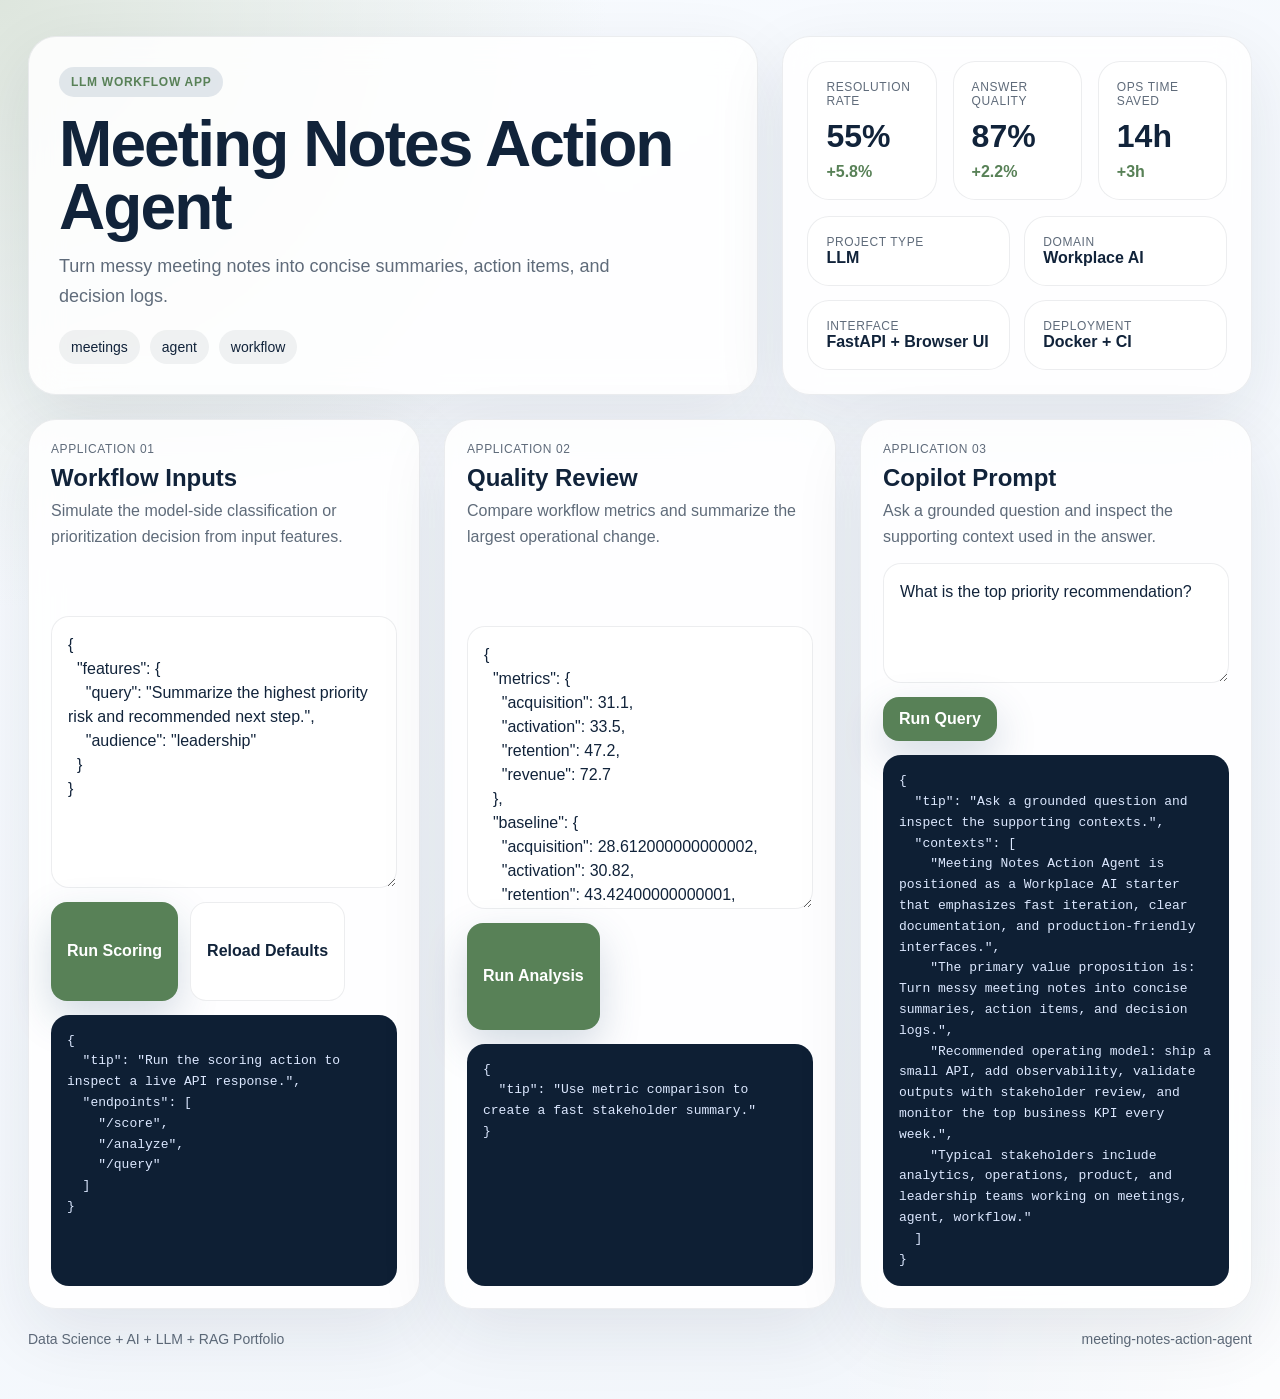
==== src/app/web/index.html @ ad085ea5 "Publish production-ready portfolio project" ====
<!doctype html>
        <html lang="en">
        <head>
          <meta charset="utf-8">
          <meta name="viewport" content="width=device-width, initial-scale=1">
          <title>Meeting Notes Action Agent</title>
          <link rel="stylesheet" href="./styles.css">
          <style>:root { --accent: #588157; }</style>
        </head>
        <body>
          <div class="page">
            <section class="hero">
              <div class="panel hero-copy">
                <span class="eyebrow">LLM Workflow App</span>
                <h1 id="project-title">Meeting Notes Action Agent</h1>
                <p id="project-summary" class="lead">Turn messy meeting notes into concise summaries, action items, and decision logs.</p>
                <ul id="project-tags" class="tag-list">
                  <li>meetings</li><li>agent</li><li>workflow</li>
                </ul>
              </div>
              <div class="panel hero-side">
                <div class="metric-grid">
                  <article class='card'><span>Resolution Rate</span><strong>55%</strong><em>+5.8%</em></article>
<article class='card'><span>Answer Quality</span><strong>87%</strong><em>+2.2%</em></article>
<article class='card'><span>Ops Time Saved</span><strong>14h</strong><em>+3h</em></article>
                </div>
                <div class="mini-grid">
                  <article class='mini-card'><span>Project Type</span><strong>LLM</strong></article><article class='mini-card'><span>Domain</span><strong>Workplace AI</strong></article><article class='mini-card'><span>Interface</span><strong>FastAPI + Browser UI</strong></article><article class='mini-card'><span>Deployment</span><strong>Docker + CI</strong></article>
                </div>
              </div>
            </section>
            <section class="app-grid">
              <article class="panel module">
                <div class="module-header">
                  <span>Application 01</span>
                  <h2>Workflow Inputs</h2>
                  <p>Simulate the model-side classification or prioritization decision from input features.</p>
                </div>
                <textarea id="score-input"></textarea>
                <div class="button-row">
                  <button id="run-score">Run Scoring</button>
                  <button id="load-defaults" class="secondary" type="button">Reload Defaults</button>
                </div>
                <pre id="score-output"></pre>
              </article>
              <article class="panel module">
                <div class="module-header">
                  <span>Application 02</span>
                  <h2>Quality Review</h2>
                  <p>Compare workflow metrics and summarize the largest operational change.</p>
                </div>
                <textarea id="analyze-input"></textarea>
                <div class="button-row">
                  <button id="run-analyze">Run Analysis</button>
                </div>
                <pre id="analyze-output"></pre>
              </article>
              <article class="panel module">
                <div class="module-header">
                  <span>Application 03</span>
                  <h2>Copilot Prompt</h2>
                  <p>Ask a grounded question and inspect the supporting context used in the answer.</p>
                </div>
                <textarea id="query-input" class="query-input"></textarea>
                <div class="button-row">
                  <button id="run-query">Run Query</button>
                </div>
                <pre id="query-output"></pre>
              </article>
            </section>
            <footer class="footer">
              <span>Data Science + AI + LLM + RAG Portfolio</span>
              <span>meeting-notes-action-agent</span>
            </footer>
          </div>
          <script id="bootstrap-data" type="application/json">{"project": {"slug": "meeting-notes-action-agent", "title": "Meeting Notes Action Agent", "project_type": "llm", "domain": "Workplace AI", "summary": "Turn messy meeting notes into concise summaries, action items, and decision logs.", "tags": ["meetings", "agent", "workflow"]}, "sample_features": {"query": "Summarize the highest priority risk and recommended next step.", "audience": "leadership"}, "sample_metrics": {"acquisition": 31.1, "activation": 33.5, "retention": 47.2, "revenue": 72.7}, "sample_query": "What is the top priority recommendation?", "knowledge_base": ["Meeting Notes Action Agent is positioned as a Workplace AI starter that emphasizes fast iteration, clear documentation, and production-friendly interfaces.", "The primary value proposition is: Turn messy meeting notes into concise summaries, action items, and decision logs.", "Recommended operating model: ship a small API, add observability, validate outputs with stakeholder review, and monitor the top business KPI every week.", "Typical stakeholders include analytics, operations, product, and leadership teams working on meetings, agent, workflow."], "dashboard_metrics": [{"label": "Resolution Rate", "value": "55%", "delta": "+5.8%"}, {"label": "Answer Quality", "value": "87%", "delta": "+2.2%"}, {"label": "Ops Time Saved", "value": "14h", "delta": "+3h"}]}</script>
          <script src="./app.js"></script>
        </body>
        </html>
---- src/app/web/styles.css ----
:root {
  --accent: #3d5a80;
  --accent-soft: rgba(61, 90, 128, 0.14);
  --bg: #f2f6fb;
  --card: rgba(255, 255, 255, 0.86);
  --line: rgba(16, 32, 51, 0.08);
  --ink: #11233a;
  --muted: #5f6b7a;
  --success: #2a9d8f;
}
* { box-sizing: border-box; }
html, body { margin: 0; min-height: 100%; }
body {
  font-family: "Avenir Next", "Segoe UI", sans-serif;
  color: var(--ink);
  background:
    radial-gradient(circle at top left, color-mix(in srgb, var(--accent) 20%, white), transparent 32%),
    radial-gradient(circle at bottom right, rgba(255,255,255,0.82), transparent 24%),
    linear-gradient(145deg, #f8fbff, var(--bg));
}
.page {
  max-width: 1320px;
  margin: 0 auto;
  padding: 36px 28px 52px;
}
.hero {
  display: grid;
  grid-template-columns: 1.4fr 0.9fr;
  gap: 24px;
  margin-bottom: 24px;
}
.panel {
  background: var(--card);
  border: 1px solid var(--line);
  border-radius: 28px;
  box-shadow: 0 24px 70px rgba(17, 35, 58, 0.09);
  backdrop-filter: blur(16px);
}
.hero-copy {
  padding: 30px;
}
.eyebrow {
  display: inline-flex;
  align-items: center;
  gap: 8px;
  padding: 8px 12px;
  background: var(--accent-soft);
  color: var(--accent);
  border-radius: 999px;
  text-transform: uppercase;
  letter-spacing: 0.06em;
  font-size: 12px;
  font-weight: 700;
}
h1 {
  margin: 16px 0 14px;
  font-size: clamp(2.2rem, 5vw, 4rem);
  line-height: 0.98;
  letter-spacing: -0.03em;
}
.lead {
  font-size: 18px;
  line-height: 1.65;
  color: var(--muted);
  max-width: 60ch;
  margin: 0;
}
.tag-list {
  display: flex;
  flex-wrap: wrap;
  gap: 10px;
  list-style: none;
  margin: 18px 0 0;
  padding: 0;
}
.tag-list li {
  padding: 9px 12px;
  border-radius: 999px;
  background: rgba(17, 35, 58, 0.06);
  color: var(--ink);
  font-size: 14px;
}
.hero-side {
  padding: 24px;
  display: grid;
  gap: 16px;
  align-content: space-between;
}
.metric-grid {
  display: grid;
  grid-template-columns: repeat(3, minmax(0, 1fr));
  gap: 16px;
}
.metric-card,
.mini-card,
.card {
  background: white;
  border: 1px solid var(--line);
  border-radius: 22px;
  padding: 18px;
}
.metric-card span,
.card span,
.mini-card span,
.module-header span {
  display: block;
  color: var(--muted);
  text-transform: uppercase;
  letter-spacing: 0.05em;
  font-size: 12px;
}
.metric-card strong,
.card strong {
  display: block;
  font-size: 32px;
  margin-top: 10px;
}
.metric-card em,
.card em {
  display: inline-block;
  margin-top: 8px;
  font-style: normal;
  color: var(--accent);
  font-weight: 700;
}
.mini-grid {
  display: grid;
  grid-template-columns: repeat(2, minmax(0, 1fr));
  gap: 14px;
}
.app-grid {
  display: grid;
  grid-template-columns: repeat(3, minmax(0, 1fr));
  gap: 24px;
}
.module {
  padding: 22px;
  display: grid;
  gap: 14px;
}
.module-header h2 {
  margin: 8px 0 6px;
  font-size: 24px;
}
.module-header p {
  margin: 0;
  color: var(--muted);
  line-height: 1.6;
}
textarea, input, button {
  font: inherit;
}
textarea {
  width: 100%;
  min-height: 220px;
  resize: vertical;
  border: 1px solid var(--line);
  border-radius: 18px;
  padding: 16px;
  background: rgba(255,255,255,0.92);
  color: var(--ink);
  line-height: 1.5;
}
.query-input {
  min-height: 120px;
}
button {
  border: 0;
  border-radius: 16px;
  background: var(--accent);
  color: white;
  padding: 13px 16px;
  font-weight: 700;
  cursor: pointer;
  box-shadow: 0 16px 40px rgba(61, 90, 128, 0.22);
}
button.secondary {
  background: white;
  color: var(--ink);
  border: 1px solid var(--line);
  box-shadow: none;
}
.button-row {
  display: flex;
  gap: 12px;
  flex-wrap: wrap;
}
pre {
  margin: 0;
  white-space: pre-wrap;
  word-break: break-word;
  background: #0e1f34;
  color: #dce8ff;
  border-radius: 18px;
  padding: 16px;
  min-height: 180px;
  font-size: 13px;
  line-height: 1.6;
  overflow: auto;
}
.footer {
  display: flex;
  justify-content: space-between;
  margin-top: 22px;
  color: var(--muted);
  font-size: 14px;
}
@media (max-width: 1080px) {
  .hero, .app-grid { grid-template-columns: 1fr; }
  .metric-grid { grid-template-columns: 1fr; }
}
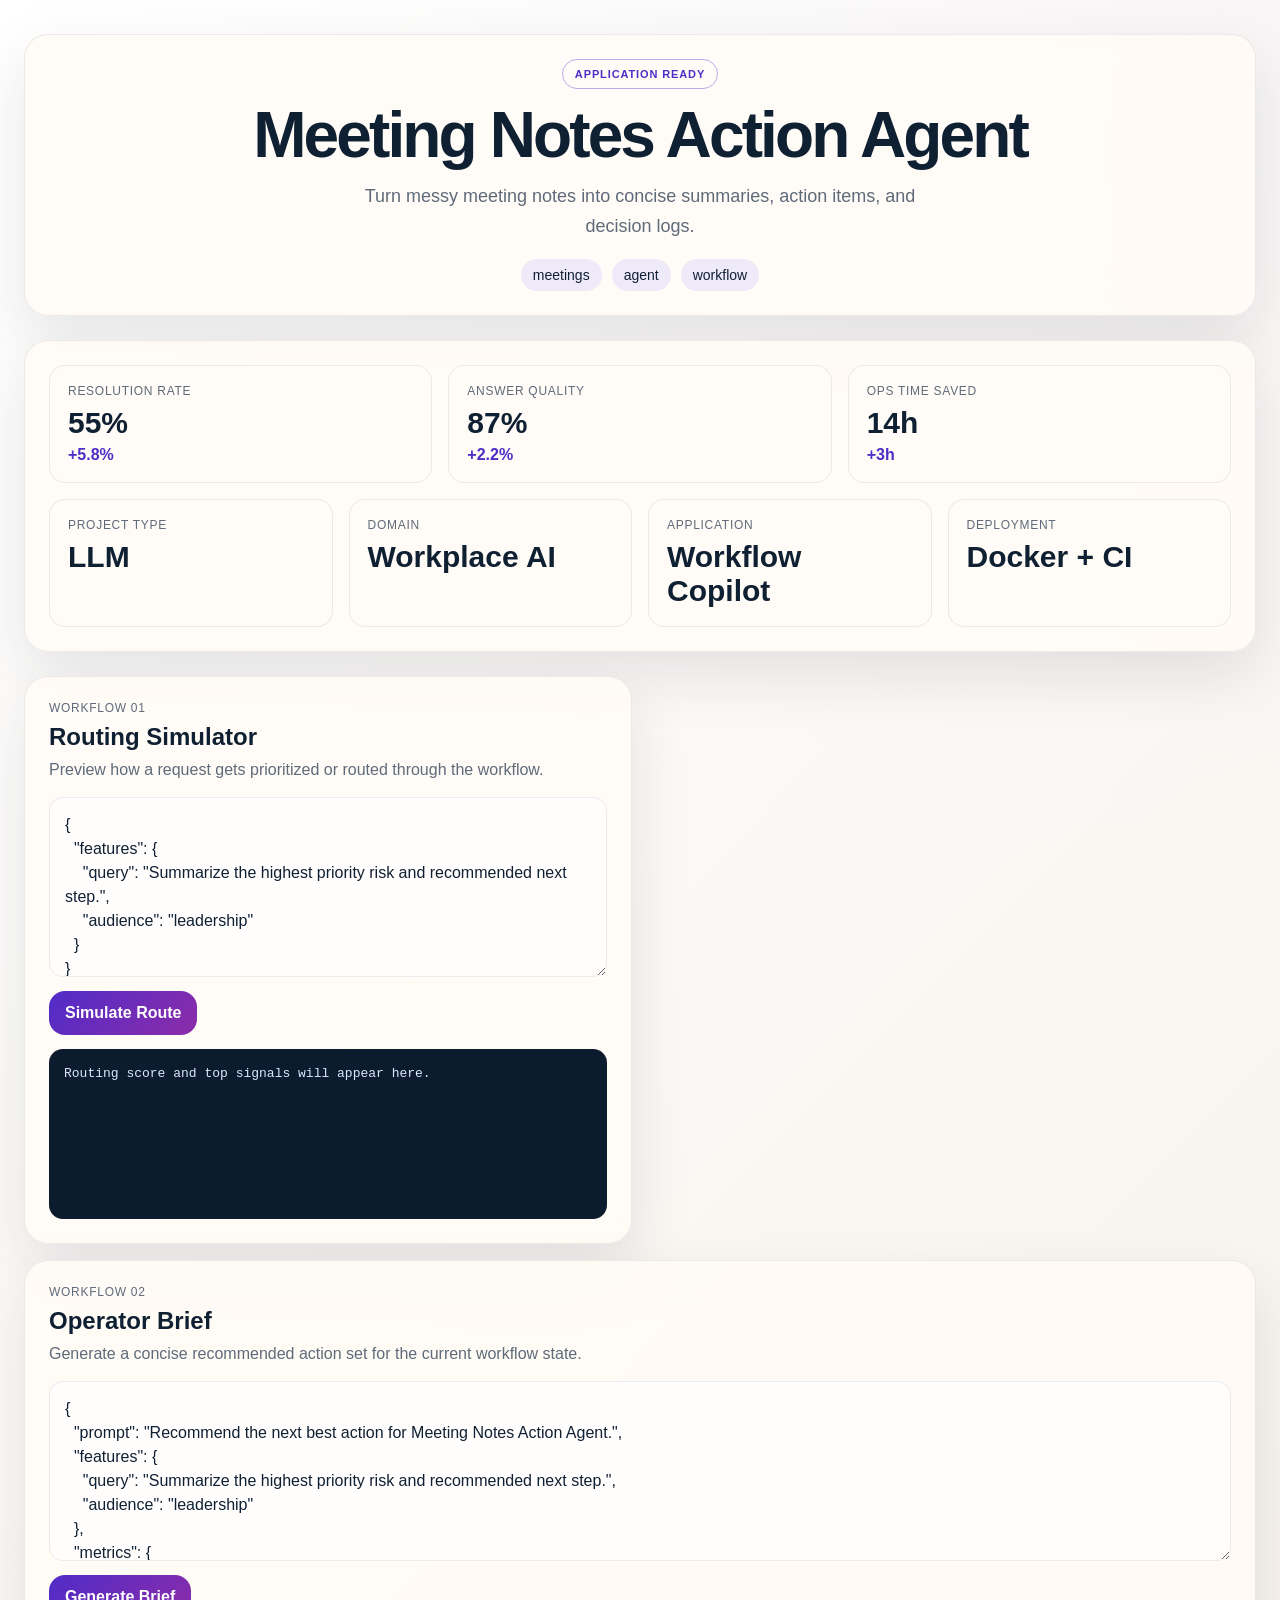
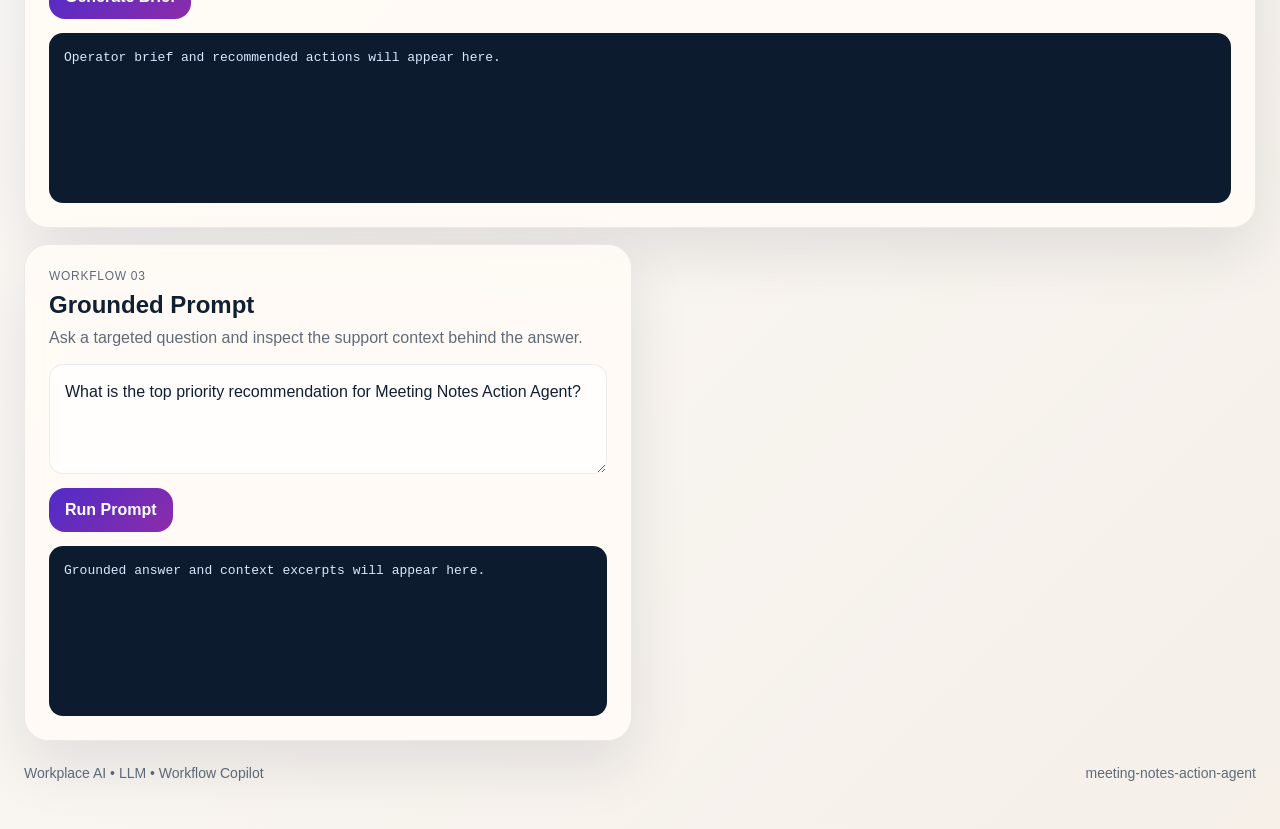
==== commit 1e45a8eb: "Publish production-ready portfolio project" ====
--- a/src/app/web/index.html
+++ b/src/app/web/index.html
@@ -6,13 +6,12 @@
           <meta name="viewport" content="width=device-width, initial-scale=1">
           <title>Meeting Notes Action Agent</title>
           <link rel="stylesheet" href="./styles.css">
-          <style>:root { --accent: #588157; }</style>
         </head>
-        <body>
-          <div class="page">
+        <body class="surface-sand">
+          <div class="page layout-folio eyebrow-outline headline-tall modules-3 hero-align-left">
             <section class="hero">
               <div class="panel hero-copy">
-                <span class="eyebrow">LLM Workflow App</span>
+                <span class="eyebrow" data-health>Workflow Copilot</span>
                 <h1 id="project-title">Meeting Notes Action Agent</h1>
                 <p id="project-summary" class="lead">Turn messy meeting notes into concise summaries, action items, and decision logs.</p>
                 <ul id="project-tags" class="tag-list">
@@ -26,55 +25,71 @@
 <article class='card'><span>Ops Time Saved</span><strong>14h</strong><em>+3h</em></article>
                 </div>
                 <div class="mini-grid">
-                  <article class='mini-card'><span>Project Type</span><strong>LLM</strong></article><article class='mini-card'><span>Domain</span><strong>Workplace AI</strong></article><article class='mini-card'><span>Interface</span><strong>FastAPI + Browser UI</strong></article><article class='mini-card'><span>Deployment</span><strong>Docker + CI</strong></article>
+                  <article class='mini-card'><span>Project Type</span><strong>LLM</strong></article><article class='mini-card'><span>Domain</span><strong>Workplace AI</strong></article><article class='mini-card'><span>Application</span><strong>Workflow Copilot</strong></article><article class='mini-card'><span>Deployment</span><strong>Docker + CI</strong></article>
                 </div>
               </div>
             </section>
             <section class="app-grid">
-              <article class="panel module">
-                <div class="module-header">
-                  <span>Application 01</span>
-                  <h2>Workflow Inputs</h2>
-                  <p>Simulate the model-side classification or prioritization decision from input features.</p>
-                </div>
-                <textarea id="score-input"></textarea>
-                <div class="button-row">
-                  <button id="run-score">Run Scoring</button>
-                  <button id="load-defaults" class="secondary" type="button">Reload Defaults</button>
-                </div>
-                <pre id="score-output"></pre>
-              </article>
-              <article class="panel module">
-                <div class="module-header">
-                  <span>Application 02</span>
-                  <h2>Quality Review</h2>
-                  <p>Compare workflow metrics and summarize the largest operational change.</p>
-                </div>
-                <textarea id="analyze-input"></textarea>
-                <div class="button-row">
-                  <button id="run-analyze">Run Analysis</button>
-                </div>
-                <pre id="analyze-output"></pre>
-              </article>
-              <article class="panel module">
-                <div class="module-header">
-                  <span>Application 03</span>
-                  <h2>Copilot Prompt</h2>
-                  <p>Ask a grounded question and inspect the supporting context used in the answer.</p>
-                </div>
-                <textarea id="query-input" class="query-input"></textarea>
-                <div class="button-row">
-                  <button id="run-query">Run Query</button>
-                </div>
-                <pre id="query-output"></pre>
-              </article>
+              <article class="panel module js-module span-normal">
+          <div class="module-header">
+            <span>Workflow 01</span>
+            <h2>Routing Simulator</h2>
+            <p>Preview how a request gets prioritized or routed through the workflow.</p>
+          </div>
+          <textarea class="js-input">{
+  &quot;features&quot;: {
+    &quot;query&quot;: &quot;Summarize the highest priority risk and recommended next step.&quot;,
+    &quot;audience&quot;: &quot;leadership&quot;
+  }
+}</textarea>
+          <div class="button-row">
+            <button class="js-run" data-endpoint="/score" data-input-mode="json">Simulate Route</button>
+          </div>
+          <pre class="js-output">Routing score and top signals will appear here.</pre>
+        </article>
+<article class="panel module js-module span-wide">
+          <div class="module-header">
+            <span>Workflow 02</span>
+            <h2>Operator Brief</h2>
+            <p>Generate a concise recommended action set for the current workflow state.</p>
+          </div>
+          <textarea class="js-input">{
+  &quot;prompt&quot;: &quot;Recommend the next best action for Meeting Notes Action Agent.&quot;,
+  &quot;features&quot;: {
+    &quot;query&quot;: &quot;Summarize the highest priority risk and recommended next step.&quot;,
+    &quot;audience&quot;: &quot;leadership&quot;
+  },
+  &quot;metrics&quot;: {
+    &quot;acquisition&quot;: 31.1,
+    &quot;activation&quot;: 33.5,
+    &quot;retention&quot;: 47.2,
+    &quot;revenue&quot;: 72.7
+  }
+}</textarea>
+          <div class="button-row">
+            <button class="js-run" data-endpoint="/recommend" data-input-mode="json">Generate Brief</button>
+          </div>
+          <pre class="js-output">Operator brief and recommended actions will appear here.</pre>
+        </article>
+<article class="panel module js-module span-normal">
+  <div class="module-header">
+    <span>Workflow 03</span>
+    <h2>Grounded Prompt</h2>
+    <p>Ask a targeted question and inspect the support context behind the answer.</p>
+  </div>
+  <textarea class="js-input module-input-text">What is the top priority recommendation for Meeting Notes Action Agent?</textarea>
+  <div class="button-row">
+    <button class="js-run" data-endpoint="/query" data-input-mode="text">Run Prompt</button>
+  </div>
+  <pre class="js-output">Grounded answer and context excerpts will appear here.</pre>
+</article>
             </section>
             <footer class="footer">
-              <span>Data Science + AI + LLM + RAG Portfolio</span>
+              <span>Workplace AI • LLM • Workflow Copilot</span>
               <span>meeting-notes-action-agent</span>
             </footer>
           </div>
-          <script id="bootstrap-data" type="application/json">{"project": {"slug": "meeting-notes-action-agent", "title": "Meeting Notes Action Agent", "project_type": "llm", "domain": "Workplace AI", "summary": "Turn messy meeting notes into concise summaries, action items, and decision logs.", "tags": ["meetings", "agent", "workflow"]}, "sample_features": {"query": "Summarize the highest priority risk and recommended next step.", "audience": "leadership"}, "sample_metrics": {"acquisition": 31.1, "activation": 33.5, "retention": 47.2, "revenue": 72.7}, "sample_query": "What is the top priority recommendation?", "knowledge_base": ["Meeting Notes Action Agent is positioned as a Workplace AI starter that emphasizes fast iteration, clear documentation, and production-friendly interfaces.", "The primary value proposition is: Turn messy meeting notes into concise summaries, action items, and decision logs.", "Recommended operating model: ship a small API, add observability, validate outputs with stakeholder review, and monitor the top business KPI every week.", "Typical stakeholders include analytics, operations, product, and leadership teams working on meetings, agent, workflow."], "dashboard_metrics": [{"label": "Resolution Rate", "value": "55%", "delta": "+5.8%"}, {"label": "Answer Quality", "value": "87%", "delta": "+2.2%"}, {"label": "Ops Time Saved", "value": "14h", "delta": "+3h"}]}</script>
+          <script id="bootstrap-data" type="application/json">{"project": {"slug": "meeting-notes-action-agent", "title": "Meeting Notes Action Agent", "project_type": "llm", "domain": "Workplace AI", "summary": "Turn messy meeting notes into concise summaries, action items, and decision logs.", "tags": ["meetings", "agent", "workflow"]}, "app_archetype": "copilot", "ui_profile": {"layout": "folio", "surface": "sand", "font_stack": "\"IBM Plex Sans\", \"Segoe UI\", sans-serif", "radius": 24, "shadow": 60, "eyebrow_style": "outline", "module_columns": 3, "hero_align": "left", "headline_mode": "tall"}, "app_modules": [{"label": "Workflow 01", "title": "Routing Simulator", "description": "Preview how a request gets prioritized or routed through the workflow.", "endpoint": "/score", "input_mode": "json", "cta": "Simulate Route", "prefill": "{\n  \"features\": {\n    \"query\": \"Summarize the highest priority risk and recommended next step.\",\n    \"audience\": \"leadership\"\n  }\n}", "hint": "Routing score and top signals will appear here.", "span": "normal"}, {"label": "Workflow 02", "title": "Operator Brief", "description": "Generate a concise recommended action set for the current workflow state.", "endpoint": "/recommend", "input_mode": "json", "cta": "Generate Brief", "prefill": "{\n  \"prompt\": \"Recommend the next best action for Meeting Notes Action Agent.\",\n  \"features\": {\n    \"query\": \"Summarize the highest priority risk and recommended next step.\",\n    \"audience\": \"leadership\"\n  },\n  \"metrics\": {\n    \"acquisition\": 31.1,\n    \"activation\": 33.5,\n    \"retention\": 47.2,\n    \"revenue\": 72.7\n  }\n}", "hint": "Operator brief and recommended actions will appear here.", "span": "wide"}, {"label": "Workflow 03", "title": "Grounded Prompt", "description": "Ask a targeted question and inspect the support context behind the answer.", "endpoint": "/query", "input_mode": "text", "cta": "Run Prompt", "prefill": "What is the top priority recommendation for Meeting Notes Action Agent?", "hint": "Grounded answer and context excerpts will appear here.", "span": "normal"}], "sample_features": {"query": "Summarize the highest priority risk and recommended next step.", "audience": "leadership"}, "sample_metrics": {"acquisition": 31.1, "activation": 33.5, "retention": 47.2, "revenue": 72.7}, "knowledge_base": ["Meeting Notes Action Agent is positioned as a Workplace AI starter that emphasizes fast iteration, clear documentation, and production-friendly interfaces.", "The primary value proposition is: Turn messy meeting notes into concise summaries, action items, and decision logs.", "Recommended operating model: ship a small API, add observability, validate outputs with stakeholder review, and monitor the top business KPI every week.", "Typical stakeholders include analytics, operations, product, and leadership teams working on meetings, agent, workflow."], "dashboard_metrics": [{"label": "Resolution Rate", "value": "55%", "delta": "+5.8%"}, {"label": "Answer Quality", "value": "87%", "delta": "+2.2%"}, {"label": "Ops Time Saved", "value": "14h", "delta": "+3h"}]}</script>
           <script src="./app.js"></script>
         </body>
         </html>
--- a/src/app/web/styles.css
+++ b/src/app/web/styles.css
@@ -1,141 +1,185 @@
 
 :root {
-  --accent: #3d5a80;
-  --accent-soft: rgba(61, 90, 128, 0.14);
-  --bg: #f2f6fb;
+  --accent: #502cc8;
+  --accent-2: #8c2ca9;
+  --accent-soft: color-mix(in srgb, var(--accent) 18%, white);
+  --radius: 24px;
+  --shadow-size: 60px;
+  --font-stack: "IBM Plex Sans", "Segoe UI", sans-serif;
+  --bg: #f4f7fb;
   --card: rgba(255, 255, 255, 0.86);
   --line: rgba(16, 32, 51, 0.08);
-  --ink: #11233a;
+  --ink: #102033;
   --muted: #5f6b7a;
-  --success: #2a9d8f;
+  --output-bg: #0d1b2e;
+  --output-ink: #dae8ff;
 }
 * { box-sizing: border-box; }
 html, body { margin: 0; min-height: 100%; }
 body {
-  font-family: "Avenir Next", "Segoe UI", sans-serif;
+  font-family: var(--font-stack);
   color: var(--ink);
-  background:
-    radial-gradient(circle at top left, color-mix(in srgb, var(--accent) 20%, white), transparent 32%),
-    radial-gradient(circle at bottom right, rgba(255,255,255,0.82), transparent 24%),
-    linear-gradient(145deg, #f8fbff, var(--bg));
+  background: linear-gradient(145deg, #f8fbff, var(--bg));
+}
+body.surface-mist {
+  --bg: #eef4fb;
+  background:
+    radial-gradient(circle at top left, color-mix(in srgb, var(--accent) 18%, white), transparent 34%),
+    linear-gradient(145deg, #fbfdff, var(--bg));
+}
+body.surface-aurora {
+  --bg: #edf1ff;
+  background:
+    radial-gradient(circle at 0% 0%, color-mix(in srgb, var(--accent) 22%, white), transparent 38%),
+    radial-gradient(circle at 100% 100%, color-mix(in srgb, var(--accent-2) 20%, white), transparent 28%),
+    linear-gradient(135deg, #f7f8ff, var(--bg));
+}
+body.surface-sand {
+  --bg: #f5efe8;
+  --card: rgba(255, 251, 246, 0.9);
+  background:
+    linear-gradient(135deg, rgba(255,255,255,0.82), rgba(245, 239, 232, 0.98)),
+    radial-gradient(circle at top right, color-mix(in srgb, var(--accent) 16%, white), transparent 32%);
+}
+body.surface-slate {
+  --bg: #ecf0f7;
+  --card: rgba(248, 250, 255, 0.88);
+  background:
+    linear-gradient(160deg, #f7f9fc, var(--bg)),
+    radial-gradient(circle at bottom left, color-mix(in srgb, var(--accent-2) 16%, white), transparent 34%);
+}
+body.surface-paper {
+  --bg: #f8f8f4;
+  --card: rgba(255,255,255,0.93);
+  background:
+    linear-gradient(180deg, #fffefb, var(--bg));
+}
+body.surface-ink {
+  --bg: #0f1726;
+  --card: rgba(15, 23, 38, 0.88);
+  --line: rgba(226, 238, 255, 0.1);
+  --ink: #f5f8ff;
+  --muted: #b4c0cf;
+  --output-bg: rgba(255,255,255,0.06);
+  --output-ink: #f5f8ff;
+  background:
+    radial-gradient(circle at top left, color-mix(in srgb, var(--accent) 28%, transparent), transparent 42%),
+    linear-gradient(145deg, #09111d, var(--bg));
 }
 .page {
-  max-width: 1320px;
+  max-width: 1360px;
   margin: 0 auto;
-  padding: 36px 28px 52px;
-}
-.hero {
-  display: grid;
-  grid-template-columns: 1.4fr 0.9fr;
+  padding: 34px 24px 48px;
+  display: grid;
   gap: 24px;
-  margin-bottom: 24px;
 }
 .panel {
   background: var(--card);
   border: 1px solid var(--line);
-  border-radius: 28px;
-  box-shadow: 0 24px 70px rgba(17, 35, 58, 0.09);
-  backdrop-filter: blur(16px);
-}
-.hero-copy {
-  padding: 30px;
+  border-radius: var(--radius);
+  box-shadow: 0 24px var(--shadow-size) rgba(16, 32, 51, 0.1);
+  backdrop-filter: blur(18px);
+}
+.hero {
+  display: grid;
+  gap: 24px;
+}
+.hero-copy,
+.hero-side,
+.module {
+  padding: 24px;
 }
 .eyebrow {
   display: inline-flex;
   align-items: center;
   gap: 8px;
   padding: 8px 12px;
+  border-radius: 999px;
   background: var(--accent-soft);
   color: var(--accent);
-  border-radius: 999px;
   text-transform: uppercase;
-  letter-spacing: 0.06em;
-  font-size: 12px;
-  font-weight: 700;
+  letter-spacing: 0.08em;
+  font-size: 11px;
+  font-weight: 800;
+}
+.page.eyebrow-outline .eyebrow {
+  background: transparent;
+  border: 1px solid color-mix(in srgb, var(--accent) 40%, white);
+}
+.page.eyebrow-soft .eyebrow {
+  background: color-mix(in srgb, var(--accent) 12%, white);
+  color: color-mix(in srgb, var(--accent) 82%, black);
 }
 h1 {
-  margin: 16px 0 14px;
-  font-size: clamp(2.2rem, 5vw, 4rem);
-  line-height: 0.98;
-  letter-spacing: -0.03em;
-}
+  margin: 14px 0 12px;
+  font-size: clamp(2.2rem, 5vw, 4.4rem);
+  line-height: 0.96;
+  letter-spacing: -0.045em;
+}
+.page.headline-compact h1 { max-width: 10ch; }
+.page.headline-tall h1 { line-height: 1.03; font-size: clamp(2.4rem, 5vw, 4.8rem); }
 .lead {
+  margin: 0;
   font-size: 18px;
-  line-height: 1.65;
+  line-height: 1.68;
   color: var(--muted);
-  max-width: 60ch;
-  margin: 0;
+  max-width: 62ch;
 }
 .tag-list {
+  list-style: none;
   display: flex;
   flex-wrap: wrap;
   gap: 10px;
-  list-style: none;
   margin: 18px 0 0;
   padding: 0;
 }
 .tag-list li {
-  padding: 9px 12px;
+  padding: 8px 12px;
   border-radius: 999px;
-  background: rgba(17, 35, 58, 0.06);
+  background: color-mix(in srgb, var(--accent) 10%, white);
   color: var(--ink);
   font-size: 14px;
 }
 .hero-side {
-  padding: 24px;
   display: grid;
   gap: 16px;
-  align-content: space-between;
-}
-.metric-grid {
-  display: grid;
-  grid-template-columns: repeat(3, minmax(0, 1fr));
+}
+.metric-grid,
+.mini-grid,
+.app-grid {
+  display: grid;
   gap: 16px;
 }
-.metric-card,
-.mini-card,
-.card {
-  background: white;
+.card,
+.mini-card {
+  background: color-mix(in srgb, var(--card) 92%, white);
   border: 1px solid var(--line);
-  border-radius: 22px;
+  border-radius: calc(var(--radius) - 8px);
   padding: 18px;
 }
-.metric-card span,
 .card span,
 .mini-card span,
 .module-header span {
   display: block;
   color: var(--muted);
   text-transform: uppercase;
-  letter-spacing: 0.05em;
+  letter-spacing: 0.06em;
   font-size: 12px;
 }
-.metric-card strong,
-.card strong {
+.card strong,
+.mini-card strong {
   display: block;
-  font-size: 32px;
-  margin-top: 10px;
-}
-.metric-card em,
+  margin-top: 8px;
+  font-size: 30px;
+}
 .card em {
   display: inline-block;
-  margin-top: 8px;
+  margin-top: 6px;
   font-style: normal;
   color: var(--accent);
   font-weight: 700;
 }
-.mini-grid {
-  display: grid;
-  grid-template-columns: repeat(2, minmax(0, 1fr));
-  gap: 14px;
-}
-.app-grid {
-  display: grid;
-  grid-template-columns: repeat(3, minmax(0, 1fr));
-  gap: 24px;
-}
 .module {
-  padding: 22px;
   display: grid;
   gap: 14px;
 }
@@ -148,65 +192,157 @@
   color: var(--muted);
   line-height: 1.6;
 }
-textarea, input, button {
+textarea,
+button {
   font: inherit;
 }
 textarea {
   width: 100%;
-  min-height: 220px;
+  min-height: 180px;
   resize: vertical;
   border: 1px solid var(--line);
-  border-radius: 18px;
-  padding: 16px;
-  background: rgba(255,255,255,0.92);
+  border-radius: calc(var(--radius) - 10px);
+  padding: 15px;
+  background: rgba(255,255,255,0.82);
   color: var(--ink);
   line-height: 1.5;
 }
-.query-input {
-  min-height: 120px;
+body.surface-ink textarea {
+  background: rgba(255,255,255,0.05);
+}
+.module-input-text {
+  min-height: 110px;
+}
+.button-row {
+  display: flex;
+  flex-wrap: wrap;
+  gap: 10px;
 }
 button {
   border: 0;
   border-radius: 16px;
-  background: var(--accent);
+  background: linear-gradient(135deg, var(--accent), var(--accent-2));
   color: white;
   padding: 13px 16px;
   font-weight: 700;
   cursor: pointer;
-  box-shadow: 0 16px 40px rgba(61, 90, 128, 0.22);
-}
-button.secondary {
-  background: white;
-  color: var(--ink);
-  border: 1px solid var(--line);
-  box-shadow: none;
-}
-.button-row {
-  display: flex;
-  gap: 12px;
-  flex-wrap: wrap;
 }
 pre {
   margin: 0;
   white-space: pre-wrap;
   word-break: break-word;
-  background: #0e1f34;
-  color: #dce8ff;
-  border-radius: 18px;
-  padding: 16px;
-  min-height: 180px;
+  background: var(--output-bg);
+  color: var(--output-ink);
+  border-radius: calc(var(--radius) - 10px);
+  padding: 15px;
+  min-height: 170px;
+  line-height: 1.58;
   font-size: 13px;
-  line-height: 1.6;
   overflow: auto;
 }
 .footer {
   display: flex;
   justify-content: space-between;
-  margin-top: 22px;
   color: var(--muted);
   font-size: 14px;
 }
-@media (max-width: 1080px) {
-  .hero, .app-grid { grid-template-columns: 1fr; }
-  .metric-grid { grid-template-columns: 1fr; }
-}
+.page.layout-horizon .hero {
+  grid-template-columns: 1.45fr 1fr;
+  align-items: stretch;
+}
+.page.layout-horizon.modules-2 .app-grid,
+.page.layout-horizon.modules-3 .app-grid {
+  grid-template-columns: repeat(3, minmax(0, 1fr));
+}
+.page.layout-rail .hero {
+  grid-template-columns: 0.92fr 1.08fr;
+}
+.page.layout-rail .hero-copy {
+  padding-top: 34px;
+}
+.page.layout-rail .app-grid {
+  grid-template-columns: repeat(2, minmax(0, 1fr));
+}
+.page.layout-folio .hero {
+  grid-template-columns: 1fr;
+}
+.page.layout-folio .hero-copy {
+  text-align: center;
+}
+.page.layout-folio .lead {
+  margin-inline: auto;
+}
+.page.layout-folio .tag-list {
+  justify-content: center;
+}
+.page.layout-folio .metric-grid {
+  grid-template-columns: repeat(3, minmax(0, 1fr));
+}
+.page.layout-folio .mini-grid {
+  grid-template-columns: repeat(4, minmax(0, 1fr));
+}
+.page.layout-folio .app-grid {
+  grid-template-columns: repeat(2, minmax(0, 1fr));
+}
+.page.layout-board .hero {
+  grid-template-columns: 1fr;
+}
+.page.layout-board .hero-side {
+  grid-template-columns: 1.2fr 0.8fr;
+  align-items: start;
+}
+.page.layout-board .metric-grid {
+  grid-template-columns: repeat(3, minmax(0, 1fr));
+}
+.page.layout-board .app-grid {
+  grid-template-columns: repeat(4, minmax(0, 1fr));
+}
+.page.layout-stack .hero {
+  grid-template-columns: 1fr;
+}
+.page.layout-stack .hero-side {
+  grid-template-columns: repeat(2, minmax(0, 1fr));
+}
+.page.layout-stack .app-grid {
+  grid-template-columns: repeat(3, minmax(0, 1fr));
+}
+.page.layout-console .hero {
+  grid-template-columns: 1.1fr 0.9fr;
+}
+.page.layout-console .panel,
+.page.layout-console .card,
+.page.layout-console .mini-card {
+  border-radius: 18px;
+}
+.page.modules-2 .app-grid {
+  grid-template-columns: repeat(2, minmax(0, 1fr));
+}
+.module.span-wide {
+  grid-column: span 2;
+}
+.hero-align-center .hero-copy {
+  text-align: center;
+}
+.hero-align-center .lead,
+.hero-align-center .tag-list {
+  margin-inline: auto;
+  justify-content: center;
+}
+@media (max-width: 1120px) {
+  .page.layout-horizon .hero,
+  .page.layout-rail .hero,
+  .page.layout-console .hero,
+  .page.layout-board .hero-side,
+  .page.layout-folio .mini-grid,
+  .page.layout-stack .hero-side,
+  .page.modules-2 .app-grid,
+  .page.layout-board .app-grid,
+  .page.layout-stack .app-grid,
+  .page.layout-horizon.modules-3 .app-grid,
+  .page.layout-folio .app-grid {
+    grid-template-columns: 1fr;
+  }
+  .module.span-wide {
+    grid-column: auto;
+  }
+}
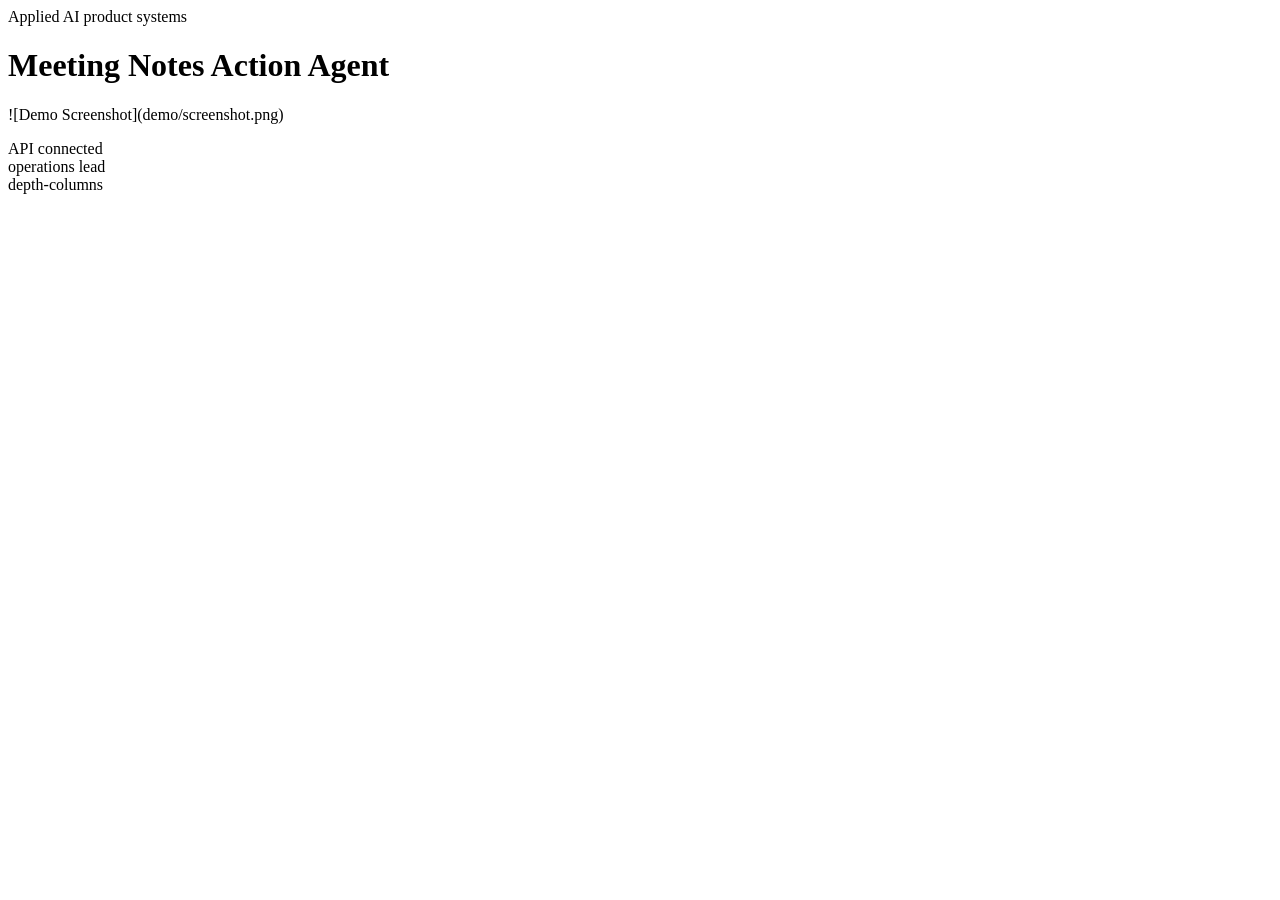
==== commit cccde8e8: "Upgrade to production-grade app scaffold and 3D landing page" ====
--- a/src/app/web/index.html
+++ b/src/app/web/index.html
@@ -1,95 +1,29 @@
-
-        <!doctype html>
-        <html lang="en">
-        <head>
-          <meta charset="utf-8">
-          <meta name="viewport" content="width=device-width, initial-scale=1">
-          <title>Meeting Notes Action Agent</title>
-          <link rel="stylesheet" href="./styles.css">
-        </head>
-        <body class="surface-sand">
-          <div class="page layout-folio eyebrow-outline headline-tall modules-3 hero-align-left">
-            <section class="hero">
-              <div class="panel hero-copy">
-                <span class="eyebrow" data-health>Workflow Copilot</span>
-                <h1 id="project-title">Meeting Notes Action Agent</h1>
-                <p id="project-summary" class="lead">Turn messy meeting notes into concise summaries, action items, and decision logs.</p>
-                <ul id="project-tags" class="tag-list">
-                  <li>meetings</li><li>agent</li><li>workflow</li>
-                </ul>
-              </div>
-              <div class="panel hero-side">
-                <div class="metric-grid">
-                  <article class='card'><span>Resolution Rate</span><strong>55%</strong><em>+5.8%</em></article>
-<article class='card'><span>Answer Quality</span><strong>87%</strong><em>+2.2%</em></article>
-<article class='card'><span>Ops Time Saved</span><strong>14h</strong><em>+3h</em></article>
-                </div>
-                <div class="mini-grid">
-                  <article class='mini-card'><span>Project Type</span><strong>LLM</strong></article><article class='mini-card'><span>Domain</span><strong>Workplace AI</strong></article><article class='mini-card'><span>Application</span><strong>Workflow Copilot</strong></article><article class='mini-card'><span>Deployment</span><strong>Docker + CI</strong></article>
-                </div>
-              </div>
-            </section>
-            <section class="app-grid">
-              <article class="panel module js-module span-normal">
-          <div class="module-header">
-            <span>Workflow 01</span>
-            <h2>Routing Simulator</h2>
-            <p>Preview how a request gets prioritized or routed through the workflow.</p>
-          </div>
-          <textarea class="js-input">{
-  &quot;features&quot;: {
-    &quot;query&quot;: &quot;Summarize the highest priority risk and recommended next step.&quot;,
-    &quot;audience&quot;: &quot;leadership&quot;
-  }
-}</textarea>
-          <div class="button-row">
-            <button class="js-run" data-endpoint="/score" data-input-mode="json">Simulate Route</button>
-          </div>
-          <pre class="js-output">Routing score and top signals will appear here.</pre>
-        </article>
-<article class="panel module js-module span-wide">
-          <div class="module-header">
-            <span>Workflow 02</span>
-            <h2>Operator Brief</h2>
-            <p>Generate a concise recommended action set for the current workflow state.</p>
-          </div>
-          <textarea class="js-input">{
-  &quot;prompt&quot;: &quot;Recommend the next best action for Meeting Notes Action Agent.&quot;,
-  &quot;features&quot;: {
-    &quot;query&quot;: &quot;Summarize the highest priority risk and recommended next step.&quot;,
-    &quot;audience&quot;: &quot;leadership&quot;
-  },
-  &quot;metrics&quot;: {
-    &quot;acquisition&quot;: 31.1,
-    &quot;activation&quot;: 33.5,
-    &quot;retention&quot;: 47.2,
-    &quot;revenue&quot;: 72.7
-  }
-}</textarea>
-          <div class="button-row">
-            <button class="js-run" data-endpoint="/recommend" data-input-mode="json">Generate Brief</button>
-          </div>
-          <pre class="js-output">Operator brief and recommended actions will appear here.</pre>
-        </article>
-<article class="panel module js-module span-normal">
-  <div class="module-header">
-    <span>Workflow 03</span>
-    <h2>Grounded Prompt</h2>
-    <p>Ask a targeted question and inspect the support context behind the answer.</p>
+<!DOCTYPE html>
+<html lang="en">
+<head>
+  <meta charset="UTF-8" />
+  <meta name="viewport" content="width=device-width, initial-scale=1.0" />
+  <title>Meeting Notes Action Agent App</title>
+  <link rel="stylesheet" href="/assets/styles.css" />
+</head>
+<body>
+  <div id="scene" class="app-scene">
+    <header class="shell hero">
+      <div>
+        <span class="eyebrow">Applied AI product systems</span>
+        <h1>Meeting Notes Action Agent</h1>
+        <p>![Demo Screenshot](demo/screenshot.png)</p>
+      </div>
+      <aside class="status-card">
+        <div class="pill">API connected</div>
+        <div class="pill">operations lead</div>
+        <div class="pill">depth-columns</div>
+      </aside>
+    </header>
+    <section id="metrics" class="grid metrics"></section>
+    <section id="signals" class="grid signals"></section>
   </div>
-  <textarea class="js-input module-input-text">What is the top priority recommendation for Meeting Notes Action Agent?</textarea>
-  <div class="button-row">
-    <button class="js-run" data-endpoint="/query" data-input-mode="text">Run Prompt</button>
-  </div>
-  <pre class="js-output">Grounded answer and context excerpts will appear here.</pre>
-</article>
-            </section>
-            <footer class="footer">
-              <span>Workplace AI • LLM • Workflow Copilot</span>
-              <span>meeting-notes-action-agent</span>
-            </footer>
-          </div>
-          <script id="bootstrap-data" type="application/json">{"project": {"slug": "meeting-notes-action-agent", "title": "Meeting Notes Action Agent", "project_type": "llm", "domain": "Workplace AI", "summary": "Turn messy meeting notes into concise summaries, action items, and decision logs.", "tags": ["meetings", "agent", "workflow"]}, "app_archetype": "copilot", "ui_profile": {"layout": "folio", "surface": "sand", "font_stack": "\"IBM Plex Sans\", \"Segoe UI\", sans-serif", "radius": 24, "shadow": 60, "eyebrow_style": "outline", "module_columns": 3, "hero_align": "left", "headline_mode": "tall"}, "app_modules": [{"label": "Workflow 01", "title": "Routing Simulator", "description": "Preview how a request gets prioritized or routed through the workflow.", "endpoint": "/score", "input_mode": "json", "cta": "Simulate Route", "prefill": "{\n  \"features\": {\n    \"query\": \"Summarize the highest priority risk and recommended next step.\",\n    \"audience\": \"leadership\"\n  }\n}", "hint": "Routing score and top signals will appear here.", "span": "normal"}, {"label": "Workflow 02", "title": "Operator Brief", "description": "Generate a concise recommended action set for the current workflow state.", "endpoint": "/recommend", "input_mode": "json", "cta": "Generate Brief", "prefill": "{\n  \"prompt\": \"Recommend the next best action for Meeting Notes Action Agent.\",\n  \"features\": {\n    \"query\": \"Summarize the highest priority risk and recommended next step.\",\n    \"audience\": \"leadership\"\n  },\n  \"metrics\": {\n    \"acquisition\": 31.1,\n    \"activation\": 33.5,\n    \"retention\": 47.2,\n    \"revenue\": 72.7\n  }\n}", "hint": "Operator brief and recommended actions will appear here.", "span": "wide"}, {"label": "Workflow 03", "title": "Grounded Prompt", "description": "Ask a targeted question and inspect the support context behind the answer.", "endpoint": "/query", "input_mode": "text", "cta": "Run Prompt", "prefill": "What is the top priority recommendation for Meeting Notes Action Agent?", "hint": "Grounded answer and context excerpts will appear here.", "span": "normal"}], "sample_features": {"query": "Summarize the highest priority risk and recommended next step.", "audience": "leadership"}, "sample_metrics": {"acquisition": 31.1, "activation": 33.5, "retention": 47.2, "revenue": 72.7}, "knowledge_base": ["Meeting Notes Action Agent is positioned as a Workplace AI starter that emphasizes fast iteration, clear documentation, and production-friendly interfaces.", "The primary value proposition is: Turn messy meeting notes into concise summaries, action items, and decision logs.", "Recommended operating model: ship a small API, add observability, validate outputs with stakeholder review, and monitor the top business KPI every week.", "Typical stakeholders include analytics, operations, product, and leadership teams working on meetings, agent, workflow."], "dashboard_metrics": [{"label": "Resolution Rate", "value": "55%", "delta": "+5.8%"}, {"label": "Answer Quality", "value": "87%", "delta": "+2.2%"}, {"label": "Ops Time Saved", "value": "14h", "delta": "+3h"}]}</script>
-          <script src="./app.js"></script>
-        </body>
-        </html>
+  <script>window.PROJECT_MANIFEST = {"slug": "meeting-notes-action-agent", "title": "Meeting Notes Action Agent", "summary": "![Demo Screenshot](demo/screenshot.png)", "domain": "Applied AI product systems", "audience": "operations lead", "promise": "Turn promising technical capability into a production-shaped workflow for real teams.", "hero": ["Production-grade app scaffold with API, CI, tests, Docker, and GitHub Pages landing.", "3D landing surface designed for GitHub Pages and recruiter-friendly storytelling.", "App backend structured for local or container deployment without changing the product narrative."], "kpis": [{"label": "Workflow clarity", "value": "95%", "note": "Operator actions mapped to product stages"}, {"label": "Deployment posture", "value": "API + Docker", "note": "Local and containerized startup paths"}, {"label": "Presentation layer", "value": "3D Pages ready", "note": "Static GitHub landing page included"}], "stages": ["ingest", "validate", "analyze", "decide", "monitor"], "cards": [{"title": "Operator cockpit", "body": "One-screen surface for the operations lead to understand what matters first."}, {"title": "API contract", "body": "Structured endpoints for health, manifest, readiness, and showcase data."}, {"title": "Deployment path", "body": "Repository includes Docker, Compose, CI workflow, and a Pages-ready landing surface."}], "scene": "depth-columns", "theme": {"bg": "#0c0812", "surface": "#171022", "ink": "#f5f0ff", "muted": "#a99bc2", "accent": "#c38fff", "accent2": "#6cf0ff"}, "pages_url": "https://r-behera.github.io/meeting-notes-action-agent/", "api_examples": {"health": {"status": "ok", "project": "meeting-notes-action-agent"}, "readiness": {"api": "ready", "landing_page": "docs/index.html", "container": "Dockerfile present"}, "signals": [{"name": "Decision coverage", "status": "strong", "detail": "App and landing narrative aligned"}, {"name": "Operator context", "status": "strong", "detail": "Primary user anchored as operations lead"}, {"name": "Delivery path", "status": "ready", "detail": "Pages + containerized app scaffold generated"}]}};</script>
+  <script src="/assets/app.js"></script>
+</body>
+</html>
